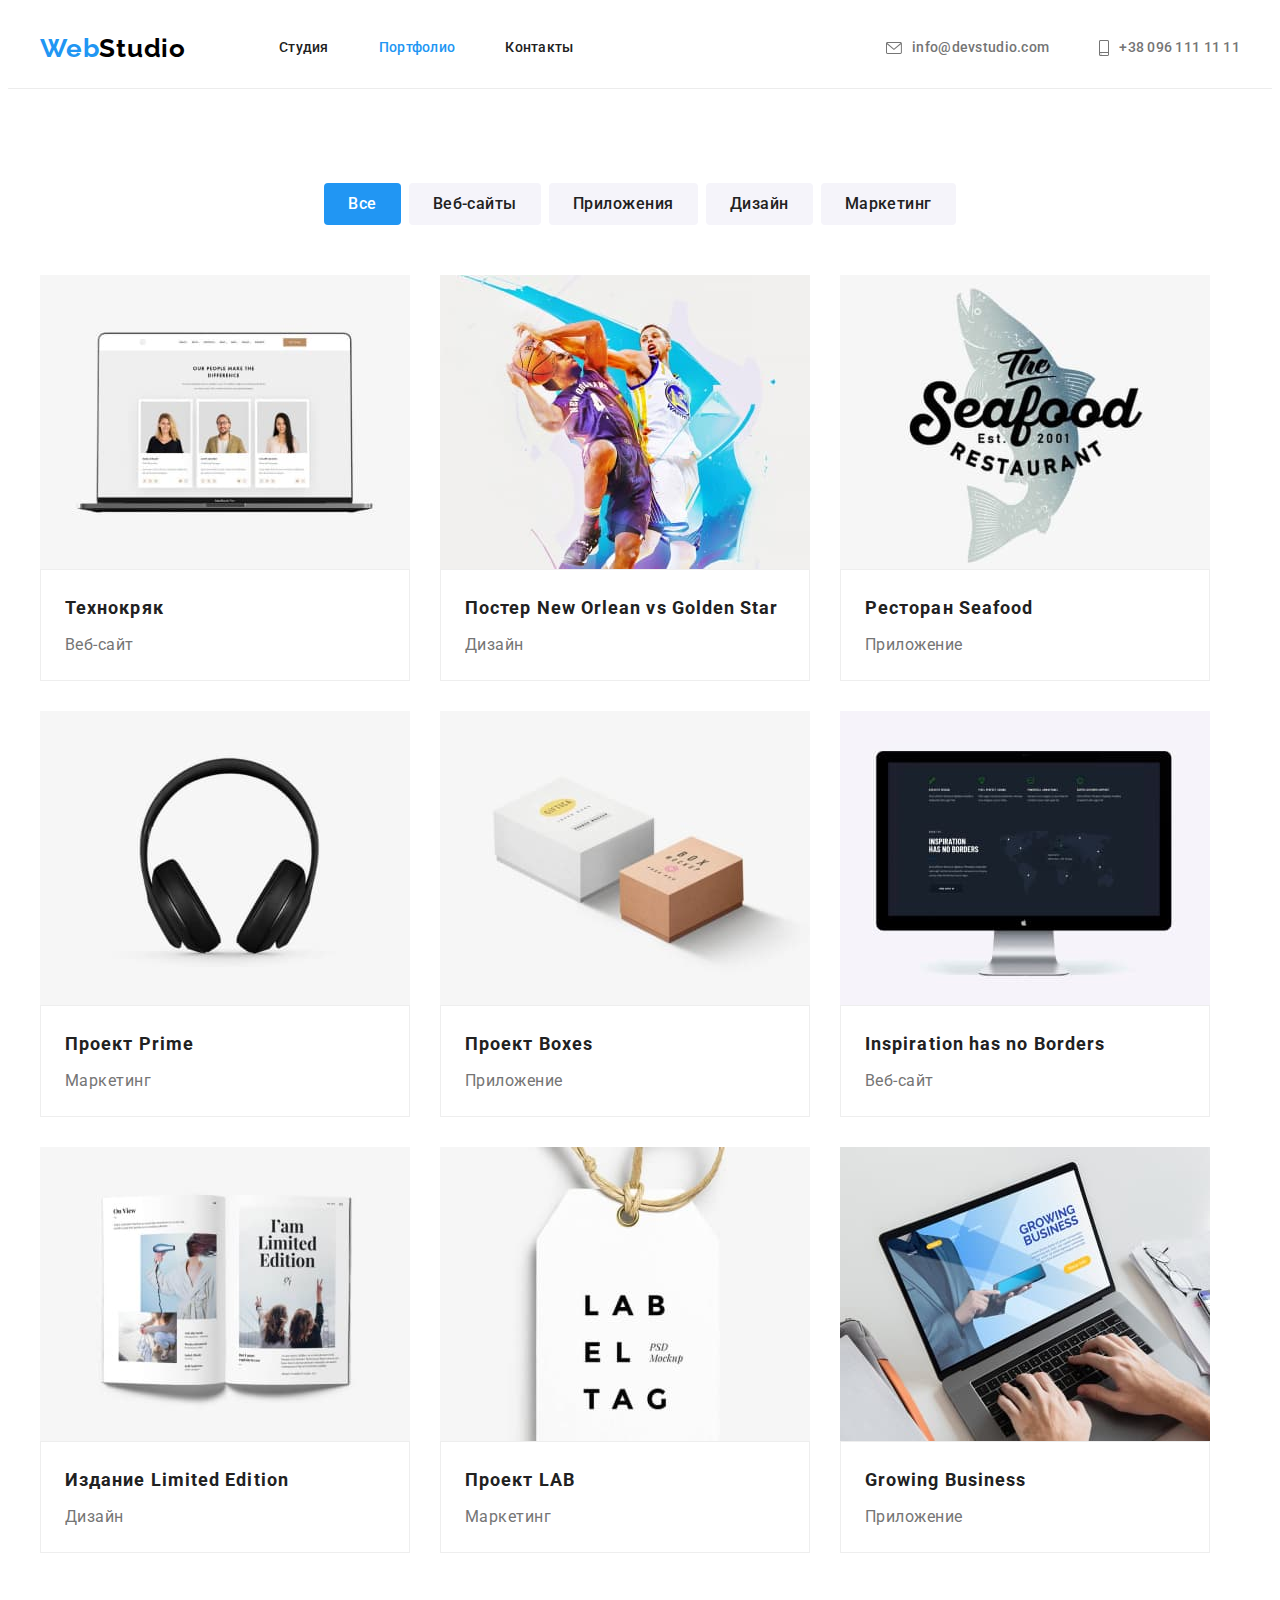
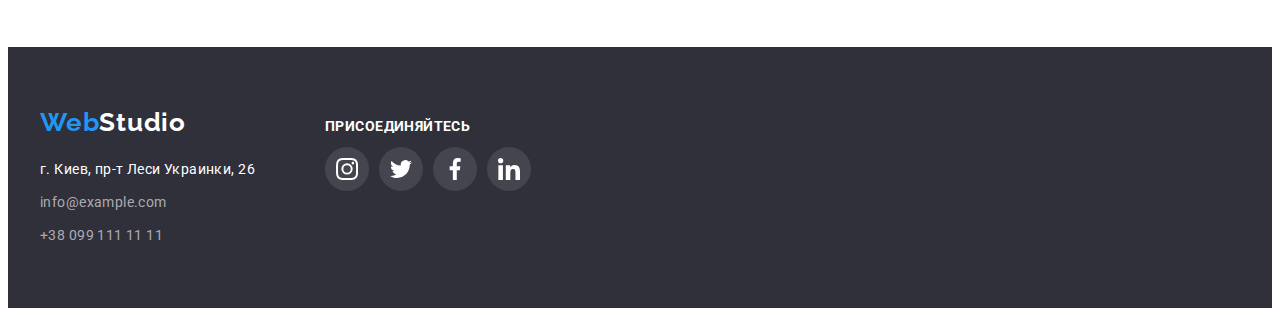
==== portfolio.html @ cca90e4d "копіює файли з goit-markup-hw-04" ====
<!DOCTYPE html>
<html lang="ru">

<head>
    <meta charset="UTF-8">
    <meta http-equiv="X-UA-Compatible" content="IE=edge">
    <meta name="viewport" content="width=device-width, initial-scale=1.0">
    <title>WebStudio</title>
    <link rel="preconnect" href="https://fonts.googleapis.com">
    <link rel="preconnect" href="https://fonts.gstatic.com" crossorigin>
    <link href="https://fonts.googleapis.com/css2?family=Raleway:wght@700&family=Roboto:wght@400;500;700;900&display=swap"
     rel="stylesheet">
    <link rel="stylesheet" href="https://cdnjs.cloudflare.com/ajax/libs/modern-normalize/1.1.0/modern-normalize.min.css"
    integrity="sha512-wpPYUAdjBVSE4KJnH1VR1HeZfpl1ub8YT/NKx4PuQ5NmX2tKuGu6U/JRp5y+Y8XG2tV+wKQpNHVUX03MfMFn9Q=="
    crossorigin="anonymous" referrerpolicy="no-referrer" />
    <link rel="stylesheet" href="./css/styles.css">
</head>

<body>
    <!--Хедер-->
    
    <header class="header">

      <div class="container main-list">
      <nav class="navigation">
        <a href="./index.html" class="logo">Web<span class="studio-top">Studio</span></a>
        
            <ul class="site-nav list">
                <li class="item"><a href="./index.html" class="link">Студия</a></li>
                <li class="item"> <a href="./portfolio.html" class="link current">Портфолио</a></li>
                <li class="item"> <a href="" class="link">Контакты</a></li>
            </ul>
        </nav>
    
        <ul class="contact-list">
            <li class="item"><a class="link" href="mailto:info@devstudio.com"><svg class="envelope-icon"><use href="./images/icons.svg#icon-envelope"></use> </svg>info@devstudio.com</a></li>
            <li class="item"> <a class="link" href="tel:+380961111111"><svg class="smartphone-icon"><use href="./images/icons.svg#icon-smartphone"></use></svg>+38 096 111 11 11</a></li>
        </ul>

        </div>
    
    </header>

    <!--Мейн-->

    <main>

        <section class="section">

          <div class="container">

            <h1 class="visually-hidden">Наши работы</h1>

         <ul class="button-list">

            <li class="item"><button class="button current" type="button" >Все</button></li>
            <li class="item"><button class="button" type="button">Веб-сайты</button></li>
            <li class="item"><button class="button" type="button">Приложения</button></li>
            <li class="item"><button class="button" type="button">Дизайн</button></li>
            <li class="item"><button class="button" type="button">Маркетинг</button></li>
              
         </ul>


         <ul class="projects">
             <li class="item">
                <a href="">
                  <img class="projects-picture" src="./images/porfolio-img-1.jpg" alt="Технокряк" width="370" height="294">
                <div class="card-content">
                  <h2 class="project-title" >Технокряк</h2>
                  <p class="project-text" >Веб-сайт</p>
                </div>
               </a>
             </li>
             <li class="item">
                <a href="">
                  <img class="projects-picture" src="./images/porfolio-img-2.jpg" alt="Постер New Orlean vs Golden Star" width="370" height="294">
                  <div class="card-content">
                  <h2 class="project-title" >Постер New Orlean vs Golden Star</h2>
                  <p class="project-text" >Дизайн</p>
                  </div>
                </a>
             </li>
             <li class="item">
                <a href="">
                  <img class="projects-picture" src="./images/porfolio-img-3.jpg" alt="Ресторан Seafood" width="370" height="294">
                  <div class="card-content">
                  <h2 class="project-title" >Ресторан Seafood</h2>
                  <p class="project-text" >Приложение</p>
                  </div>
                </a>
             </li>
             <li class="item">
                <a href="">
                  <img class="projects-picture" src="./images/porfolio-img-4.jpg" alt="Проект Prime" width="370" height="294">
                  <div class="card-content">
                  <h2 class="project-title" >Проект Prime</h2>
                  <p class="project-text" >Маркетинг</p>
                  </div>
                </a>
             </li>
             <li class="item">
                <a href="">
                  <img class="projects-picture" src="./images/porfolio-img-5.jpg" alt="Проект Boxes" width="370" height="294">
                  <div class="card-content">
                  <h2 class="project-title" >Проект Boxes</h2>
                  <p class="project-text" >Приложение</p>
                  </div>
                </a>
             </li>
             <li class="item">
                <a href="">
                  <img class="projects-picture" src="./images/porfolio-img-6.jpg" alt="Inspiration has no Borders" width="370" height="294">
                  <div class="card-content">
                  <h2 class="project-title" >Inspiration has no Borders</h2>
                  <p class="project-text" >Веб-сайт</p>
                  </div>
                </a>
             </li>
             <li class="item">
                <a href="">
                  <img class="projects-picture" src="./images/porfolio-img-7.jpg" alt="Издание Limited Edition" width="370" height="294">
                  <div class="card-content">
                  <h2 class="project-title" >Издание Limited Edition</h2>
                  <p class="project-text" >Дизайн</p>
                  </div>
                </a>
             </li>
             <li class="item">
                <a href="">
                  <img class="projects-picture" src="./images/porfolio-img-8.jpg" alt="Проект LAB" width="370" height="294">
                  <div class="card-content">
                  <h2 class="project-title" >Проект LAB</h2>
                  <p class="project-text" >Маркетинг</p>
                  </div>
                </a>
             </li>
             <li class="item">
                <a href="">
                  <img class="projects-picture" src="./images/porfolio-img-9.jpg" alt="Growing Business" width="370" height="294">
                  <div class="card-content">
                  <h2 class="project-title" >Growing Business</h2>
                  <p class="project-text" >Приложение</p>
                  </div>
                </a>
             </li>
         </ul>

        </div>
            

        </section>
    </main>

    <!--Футер-->
    
    <footer class="footer">

      <div class="container footer">

        <div>
    
        <a href="./index.html" class="logo">Web<span class="studio-bottom">Studio</span></a>
    
        <address>
    
            <ul class="address-list">
                <li>
                    <p class="street-name">г. Киев, пр-т Леси Украинки, 26</p>
                </li>
                <li><a class="contact-info" href="mailto:info@example.com">info@example.com</a></li>
                <li><a class="contact-info tel" href="tel:+380991111111">+38 099 111 11 11</a></li>
            </ul>
    
        </address>

        </div>

            <div class="social-networks-footer">
            
              <h2 class="networks-title">присоединяйтесь</h2>
            
              <ul class="social-networks-list">
                <li class="network-item"><a href="" class="ntw-link"><svg class="social-ntw-icons"> <use href="./images/icons.svg#icon-instagram"></use> </svg></a></li>
                <li class="network-item"><a href="" class="ntw-link"><svg class="social-ntw-icons"><use href="./images/icons.svg#icon-twitter"></use> </svg></a></li>
                <li class="network-item"><a href="" class="ntw-link"><svg class="social-ntw-icons"> <use href="./images/icons.svg#icon-facebook"></use> </svg></a></li>
                <li class="network-item"><a href="" class="ntw-link"><svg class="social-ntw-icons"> <use href="./images/icons.svg#icon-linkedin"></use> </svg></a></li>
              </ul>
            
            </div>

        </div>
    
    </footer>
</body>
---- css/styles.css ----
/* Основний колір тексту : #757575 */

/* Вторинний колір тексту : #212121 */

/* Головний колір фону : #FFFFFF */

/* Прозорий білий для пошти і тел в футері : rgba(255, 255, 255, 0.6) */

/* Колір акценту : #2196F3 */

/* Чорнрий колір для лого : #000000 */

/* Колір фону : #F5F4FA */

/* Вторинний колір фону : #2F303A*/

/* Вторинний колір фону кнопки на баннері : #188CE8 */

/* Колір нижньої рамки у хедері : #ECECEC */

/* Колір рамки для карток на сторінці потфоліо : #EEEEEE */

/* Колір для іконок соцмереж */




:root {
    --primary-text-color: #757575 ;
    --title-text-color: #212121;
    --accent-color: #2196F3;
    --logo-black-color: #000000;
    --primary-bg-color: #FFFFFF;
    --transparent-white: rgba(255, 255, 255, 0.6);
    --background-color: #F5F4FA;
    --secondary-bg-color: #2F303A;
    --hover-color-for-banner-button: #188CE8;
    --header-border-line: #ECECEC;
    --card-border-line: #EEEEEE;
    --icon-fill:#AFB1B8;
    
}



body {
    font-family: "Roboto", "Montserrat", "Nunito", sans-serif;
    background-color: var(--primary-bg-color);
    color: var(--primary-text-color);
    font-size: 14px;
}

a {
    text-decoration: none;
}

ul {
    list-style: none;
}

h1,h2,h3,h4,h5,h6,ul,p {
    margin: 0;
    padding: 0;
}

/* Container */

.container {

    width: 1200px;
    padding-left: 15px;
    padding-right: 15px;
    margin-left: auto;
    margin-right: auto;
    
}


/* Header */

.header {
    
    border-bottom: 1px solid var(--header-border-line);
}

.main-list {
    display: flex;
    
    align-items: center;

}


/* Logo */

.logo {
    display: flex;
    font-family: "Raleway", sans-serif;
    color: var(--accent-color) ;
    font-weight: 700;
    font-size: 26px;
    line-height: 1.19;
    letter-spacing: 0.03em;
}


.studio-top {
    color: var(--logo-black-color) ; 
}

.studio-bottom {
    color: var(--primary-bg-color);

} 




/* Site-nav */

.site-nav {
    display: flex; 
    margin-left: 93px;
}

.navigation {
    display: flex;
    align-items: center;
}

.site-nav .item + .item {
    margin-left: 50px;
}


.site-nav .link {
    display: block;
    padding-top: 32px;
    padding-bottom: 32px;

    color: var(--title-text-color);
    font-weight: 500;
    line-height: 1.14;
    letter-spacing: 0.02em; 
}

.site-nav .link:hover, .site-nav .link:focus {
    color: var(--accent-color);

}

.site-nav .current {
    color: var(--accent-color)
}


/* Contacts */

.contact-list {
    margin-left: auto;
    
    display: flex;
    font-weight: 500;
    line-height:  1.14;
    letter-spacing: 0.02em;
}

.contact-list .item + .item {
    margin-left: 50px;
}



.contact-list .link {
    color: var(--primary-text-color);
    display: flex;
    align-items: center;
}


.contact-list .link:hover, .contact-list .link:focus {
    color: var(--accent-color);
}

.envelope-icon {
    fill: currentColor;
    width: 16px;
    height: 12px;
    margin-right: 10px;
}

.smartphone-icon {
    fill: currentColor;
    width: 10px;
    height: 16px;
    margin-right: 10px;
}








/* Баннер */

.banner {
    padding: 200px 0px;
    text-align: center;
    margin-left: auto;
    margin-right: auto;
    max-width: 1600px;
    height: 600px;
    background-image: linear-gradient( rgba(47, 48, 58, 0.4),rgba(47, 48, 58, 0.4)),
     url(../images/banner.jpg);
    

    background-color: var(--secondary-bg-color);
}

.banner-title {
    margin-bottom: 30px;
    

    text-transform: uppercase;
    color: var(--primary-bg-color);
    font-weight: 900;
    font-size: 44px;
    line-height: 1.36;
    text-align: center;
    letter-spacing: 0.06em;
   
}

.banner-button {

    min-width: 200px;
    padding: 10px 32px;
    border-radius: 4px;
    border-color: transparent;
    

    font-family: inherit;
    color: var(--primary-bg-color);
    background-color: var(--accent-color);
    font-weight: 700;
    font-size: 16px;
    line-height: 1.88;
    letter-spacing: 0.06em;
    cursor: pointer;
    
}

.banner-button:hover, .banner-button:focus {
    background-color: var(--hover-color-for-banner-button);
}

/* Section */

.section {
    padding-top: 94px;
    padding-bottom: 94px;
}

.section-title {
    margin-bottom: 50px;

    color: var(--title-text-color) ;
    font-size: 36px;
    line-height: 1.16;
    letter-spacing: 0.03em;
}

.visually-hidden {
    position: absolute;
    width: 1px;
    height: 1px;
    margin: -1px;
    border: 0;
    padding: 0;
    white-space: nowrap;
    clip-path: inset(100%);
    clip: rect(0 0 0 0);
    overflow: hidden;
}


/* Features */

.section.features {
    padding-bottom: 0px;
}

.section-title.features {
    display: none;
}

.feature-list {
    display: flex;
}

.feature-list .item {
    display: inline-block;
    align-items: center;
}

.features-icon {
    height: 120px;
    width: 270px;
    background-color: var(--background-color);
    padding: 25px 100px;
    border-radius: 4px;
    margin-bottom: 30px;
}

/* .item.features::before {
content: '';
height: 120px;
display: block;
margin-bottom: 30px;
padding: 25px 100px;
background-repeat: no-repeat;
background-position: center;
background-color: var(--background-color);
border-radius: 4px;

}

.item.features:nth-child(1)::before {
    background-image: url(../images/antenna\ .svg);
}

.item.features:nth-child(2)::before {
    background-image: url(../images/clock\ .svg);
}

.item.features:nth-child(3)::before {
    background-image: url(../images/diagram\ .svg);
}

.item.features:nth-child(4)::before {
    background-image: url(../images/astronaut\ .svg);
} */



.feature-list .item + .item {
    margin-left: 30px;
}


.feature-list .title {
    color: var(--title-text-color);
    font-size: 14px;
    line-height: 1.14;
    letter-spacing: 0.03em;
    text-transform: uppercase;
    
}

.feature-list .feature-text {
    line-height: 1.71;
    letter-spacing: 0.03em;
}



/* Examples of work */

.section-title.works {
    text-align: center;
}

.work-examples {
    display: flex;
}

.work-examples .item {
    display: block;
}

.work-examples .item + .item {
   margin-left: 30px;
}



/* Team */

.section-title.team {
    text-align: center;
}

.section.team {
    background-color: var(--background-color);
}

.team-list {
    display: flex;
   
}

.team-list .title {
    color: var(--title-text-color);
    font-weight: 500;
    font-size: 16px;
    line-height: 1.19;
    letter-spacing: 0.03em;
}

.team-list .position {
    font-size: 16px;
    line-height: 2;
    letter-spacing: 0.03em;   
    margin-bottom: 16px;
    
}

.team-list-text {
     padding-top: 30px;
     padding-bottom: 30px;
     text-align: center;
    
}

.team-list .title, .feature-list .title {
    margin-bottom: 10px;
}

.team-list .item {
    border-bottom-right-radius: 4px;
    border-bottom-left-radius: 4px ;
    

    background-color: var(--primary-bg-color);
    box-shadow: 0px 1px 3px rgba(0, 0, 0, 0.12),
    0px 1px 1px rgba(0, 0, 0, 0.14),
    0px 2px 1px rgba(0, 0, 0, 0.2);
}

.team-list .item + .item {
    margin-left: 30px;
}

.team-member-picture {
    max-width: 100%;
    display: block;
}

.web-list {
    display: flex;
     padding: 0px 32px;
     
    
    
}

.web-list-item {
   
    cursor: pointer;
    display: flex;
    justify-content: center;
    align-items: center;
    width: 44px;
    height: 44px;
    border-radius: 50%;
    
    
}

.web-list-item:hover {
    background-color: var(--accent-color);
}


.web-list .web-list-item + .web-list-item {
    margin-left: 10px;
}

.social-networks-icon {
    
    fill: var(--icon-fill);
    
    width: 22px;
    height: 22px;
    
}

.web-list-item:hover > .social-networks-icon {
    fill: var(--primary-bg-color);
}

/* Clients */

.section-title.clients {
    text-align: center;
}

.company-list {
    display: flex;
}

.clients-link {
    display: flex;
    justify-content: center;
    align-items: center;
    width: 170px;
    height: 92px;
    border: 1px solid var(--icon-fill);
    border-radius: 4px;
    cursor: pointer;
    fill: var(--icon-fill);
}


.icon-clients {
    width: 106px;
    height: 60px;
}

.clients-link:hover, .clients-link:focus {
    fill: var(--accent-color);
    border-color: var(--accent-color);
}

.company-list .clients-item + .clients-item {
    margin-left:30px; 
}


/* Projects */

.projects {
    display: flex;
    flex-wrap: wrap;
}

.projects .project-title {
    margin-bottom: 4px;
    

    color: var(--title-text-color);
    font-size: 18px;
    line-height: 2;
    letter-spacing: 0.06em;
}

.projects .project-text {
    color: var(--primary-text-color);
    font-size: 16px;
    line-height: 1.88;
    letter-spacing: 0.03em;
}

.projects .item {
    flex-basis: 370px;
    margin-right: 30px;
    margin-bottom: 30px;
}

.projects .item:hover {
    box-shadow: 17px 16px 37px -15px rgba(0, 0, 0, 0.51);
}

.projects-picture {
    display: block;
    max-width: 100%;
}

.projects .item:nth-child(3n) {
    margin-right: 0px;
}

.projects .item:nth-child(n+7) {
    margin-bottom: 0px;
}

.card-content {
    padding: 20px 24px;
    border: 1px solid var(--card-border-line);
    
    
}


   


/* Buttons */



.button-list {
    justify-content: center;
    display: flex;
    margin-bottom: 50px;
}

.button-list .item + .item {
    margin-left: 8px;
}


.button-list .button {

    padding: 6px 22px;
    border-radius: 4px;
    border-color: transparent;

    background-color: var(--background-color);
    cursor: pointer;
    font-family: inherit;
    color: var(--title-text-color);
    font-weight: 500;
    font-size: 16px;
    line-height: 1.62;
    letter-spacing: 0.03em;
    
}

.button-list .button:hover, .button-list .button:focus {
box-shadow: 14px 13px 24px -8px rgba(0, 0, 0, 0.59);
}

.button-list .button:hover, .button-list .button:focus {
    color: var(--primary-bg-color);
    background-color: var(--accent-color) ;
   
}

.button-list .current {
    color: var(--primary-bg-color);
    background-color: var(--accent-color);
}

/* Футер */


.footer {
    padding-top: 60px;
    padding-bottom: 60px;
    
    background-color: var(--secondary-bg-color);
}

.social-networks-footer {
    margin-left: 70px;
}

.social-ntw-icons {
    width: 22px;
    height: 22px;
}

.social-networks-list {
    display: flex;
}

.container.footer {
    display: flex;
    align-items: baseline;
    padding:0;
}

.networks-title {
    color: var(--primary-bg-color);

    margin-bottom: 20px;
    font-size: 14px;
    line-height: 1.14px;
    letter-spacing: 0.03em;
    text-transform: uppercase;
    
}

.ntw-link {
    cursor: pointer;
    display: flex;
    justify-content: center;
    align-items: center;
    
    width: 44px;
    height: 44px;
    border-radius: 50%;
    background: rgba(255, 255, 255, 0.1);
    fill: var(--primary-bg-color);
}


.ntw-link:hover, .ntw-link:focus {
    background-color: var(--accent-color)
}

.social-networks-list > .network-item + .network-item {
    margin-left: 10px;
}

/* Address */

.address-list {
    margin-top: 20px;
}

.address-list .street-name {
    color: var(--primary-bg-color);
    }

.address-list .contact-info {
    color: var(--transparent-white);
}

.address-list .contact-info:hover, .address-list .contact-info:focus {
    color: var(--accent-color);
}

.street-name, .contact-info {
    display: block;
    margin-bottom: 9px;

    line-height: 1.71;
    letter-spacing: 0.03em;
    font-style: normal;
}

.contact-info.tel {
    margin-bottom: 0px;
}
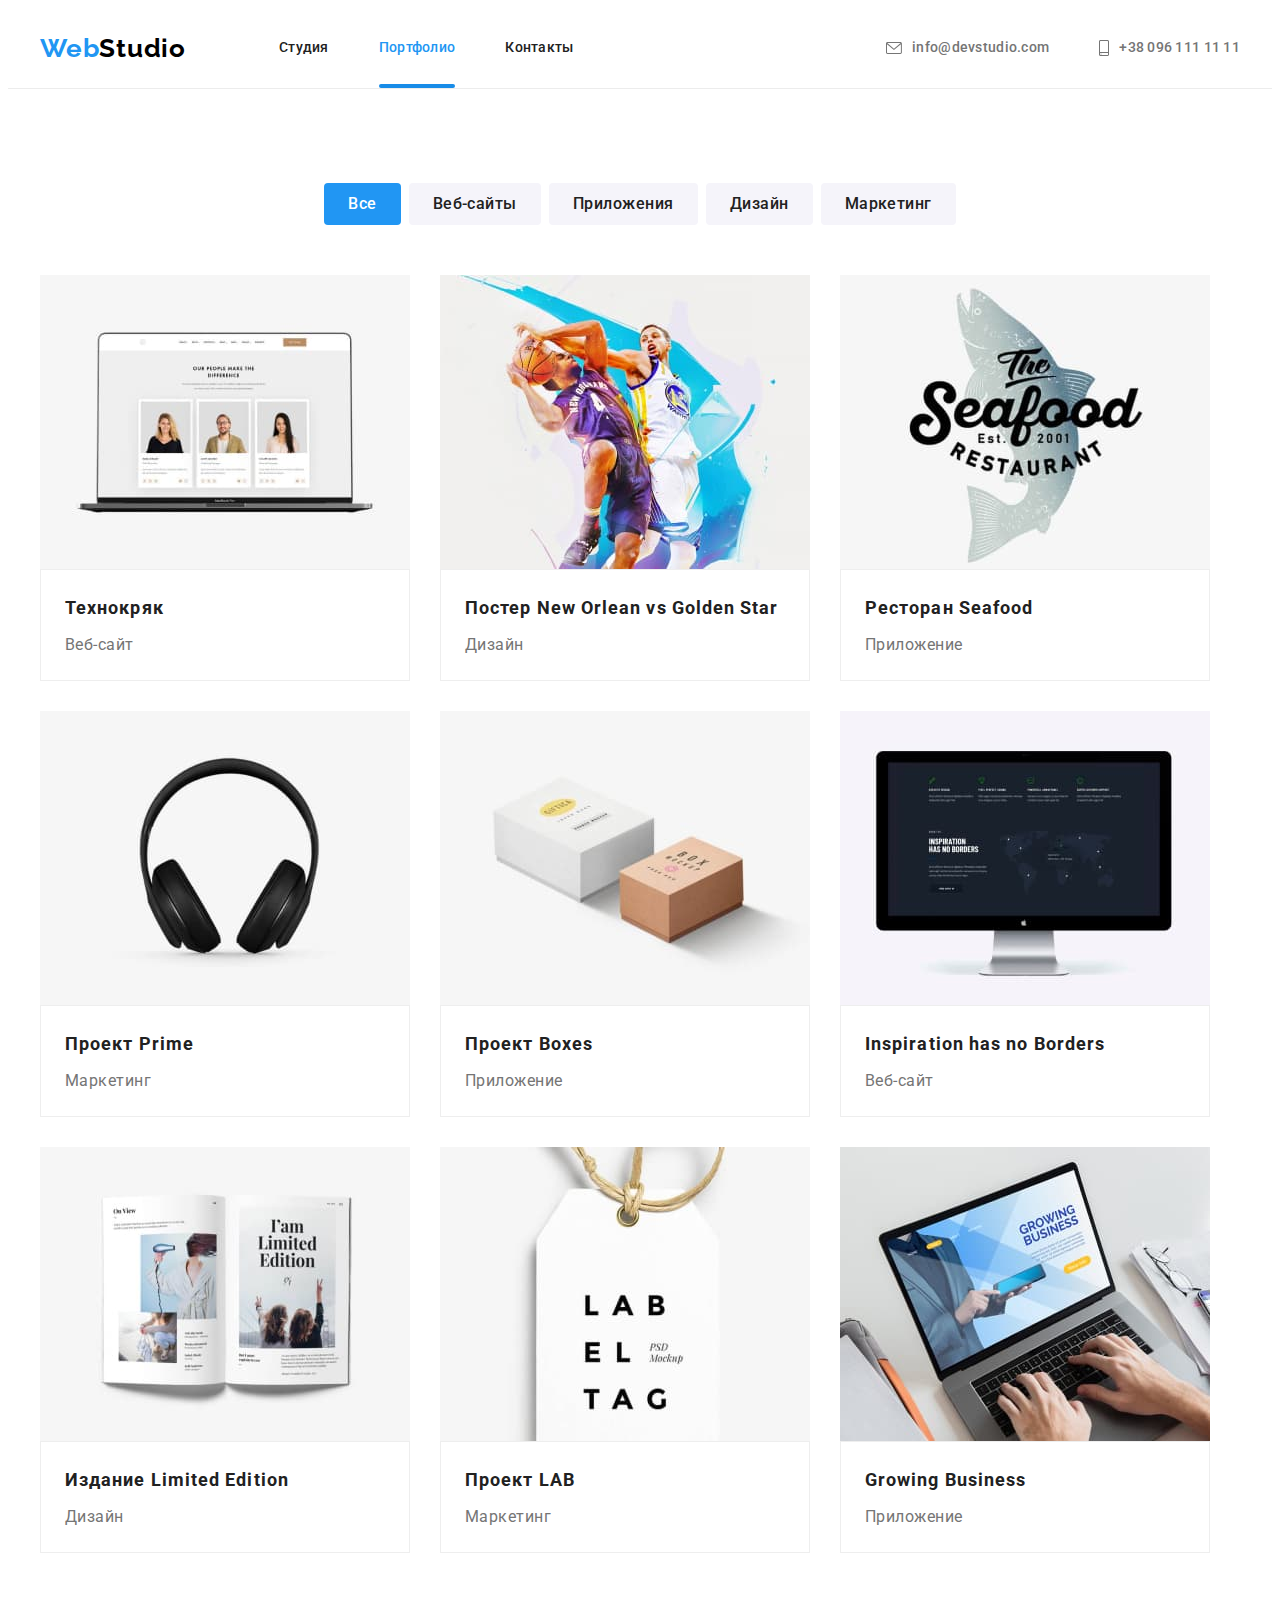
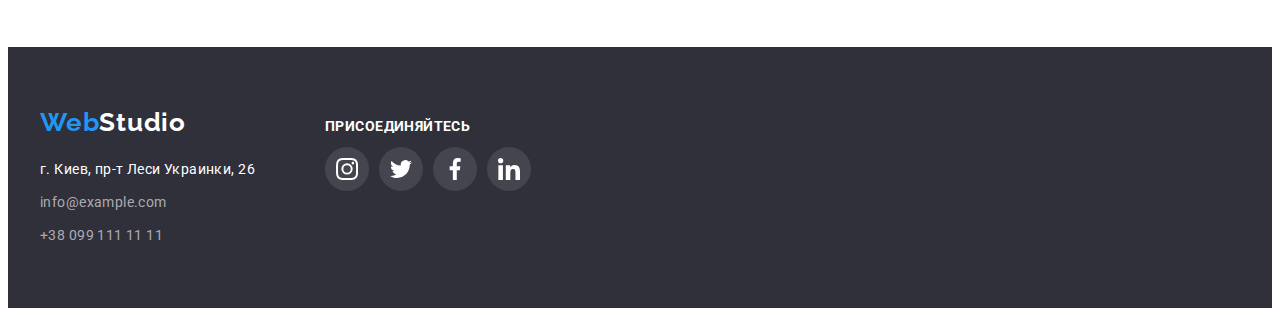
==== commit ae9dcafd: "додає елемент-полоску в хедер для поточної сторінки" ====
--- a/portfolio.html
+++ b/portfolio.html
@@ -27,7 +27,7 @@
         
             <ul class="site-nav list">
                 <li class="item"><a href="./index.html" class="link">Студия</a></li>
-                <li class="item"> <a href="./portfolio.html" class="link current">Портфолио</a></li>
+                <li class="item"> <a href="./portfolio.html" class="link active">Портфолио</a></li>
                 <li class="item"> <a href="" class="link">Контакты</a></li>
             </ul>
         </nav>
--- a/css/styles.css
+++ b/css/styles.css
@@ -135,6 +135,9 @@
 }
 
 
+   
+
+
 .site-nav .link {
     display: block;
     padding-top: 32px;
@@ -144,16 +147,51 @@
     font-weight: 500;
     line-height: 1.14;
     letter-spacing: 0.02em; 
-}
+    position: relative;
+
+ }
+
+
+.site-nav .link::after {
+    content: '';
+    width: 100%;
+    height: 4px;
+    background-color: #188CE8;
+    display: inline-block;
+    border-radius: 2px;
+    bottom: 0px;
+    left: 0px;
+    position: absolute;
+
+    display: none;
+
+    
+}
+
+.link:hover::after, .link:focus::after {
+    display: block;
+}
+
+
 
 .site-nav .link:hover, .site-nav .link:focus {
     color: var(--accent-color);
 
 }
 
-.site-nav .current {
-    color: var(--accent-color)
-}
+.link.active {
+    color: var(--accent-color);
+    
+}
+
+.link.active::after {
+    display: block;
+}
+
+
+
+
+
 
 
 /* Contacts */
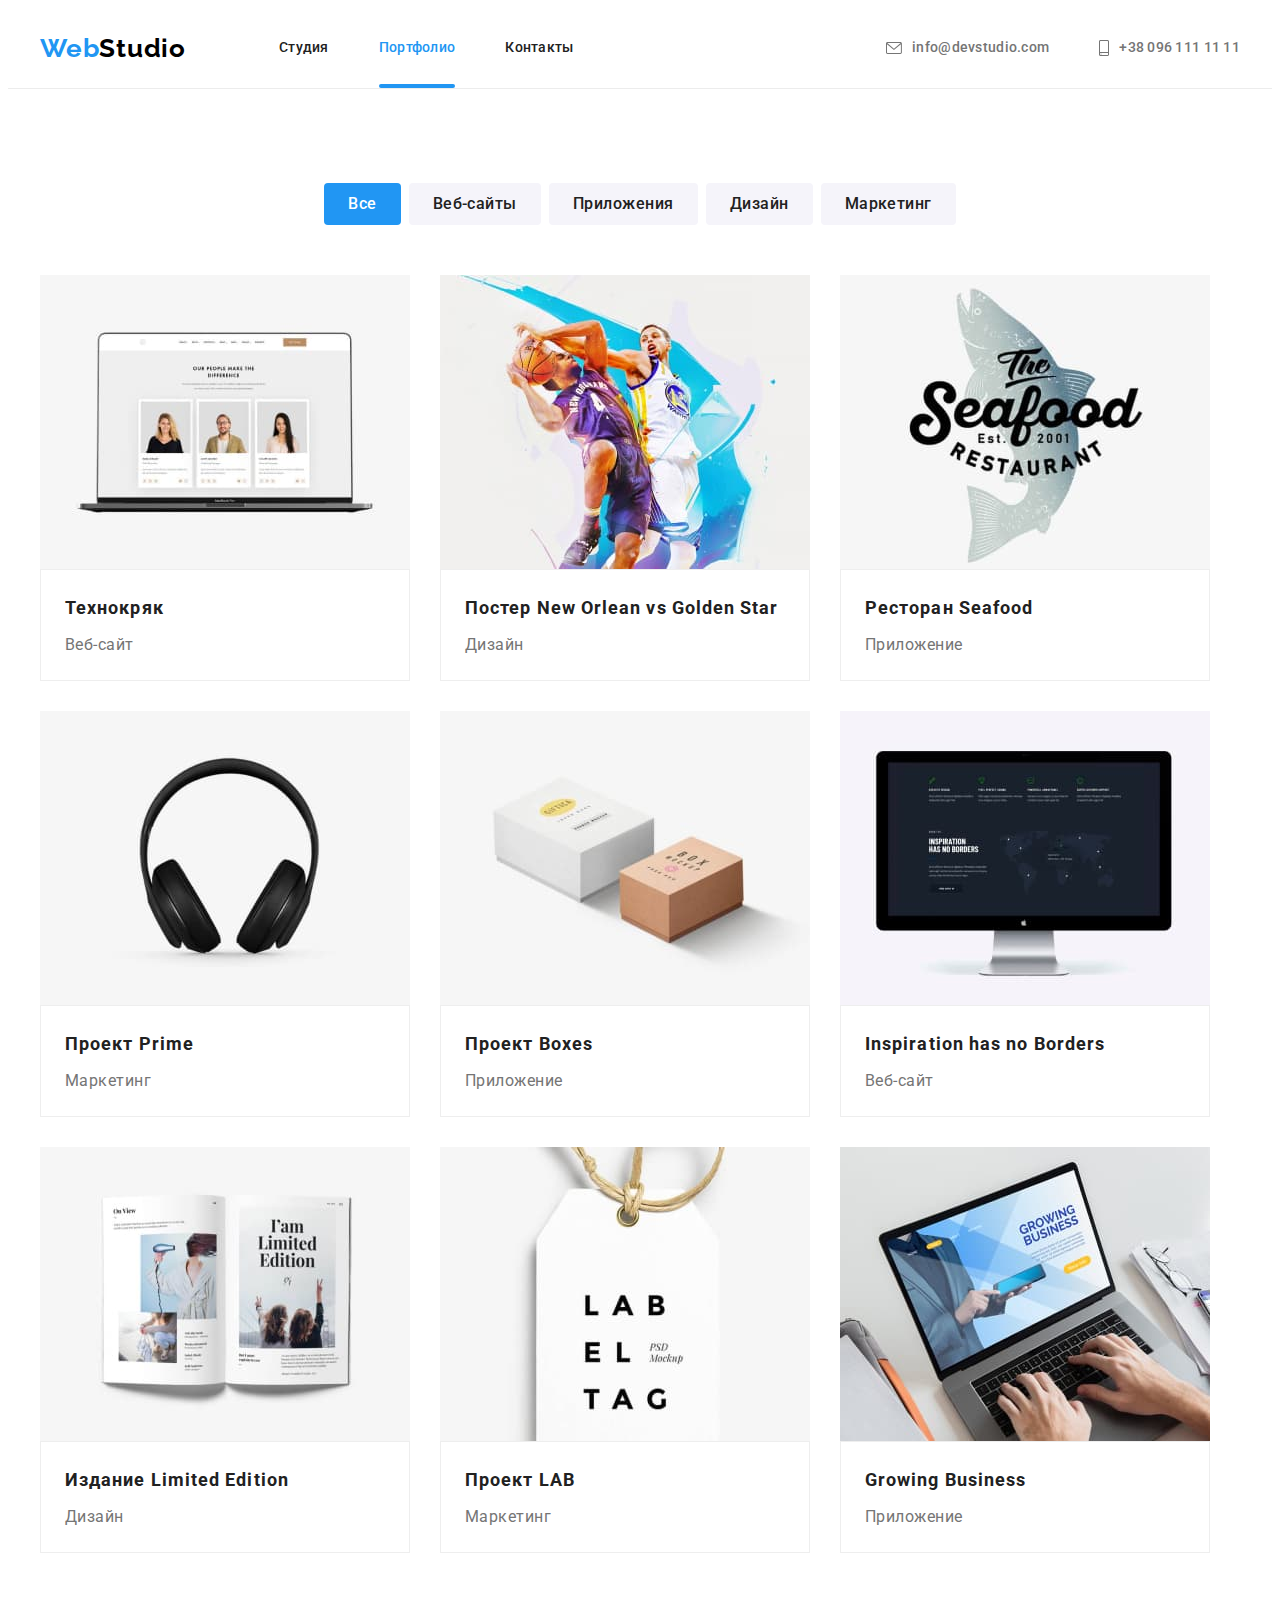
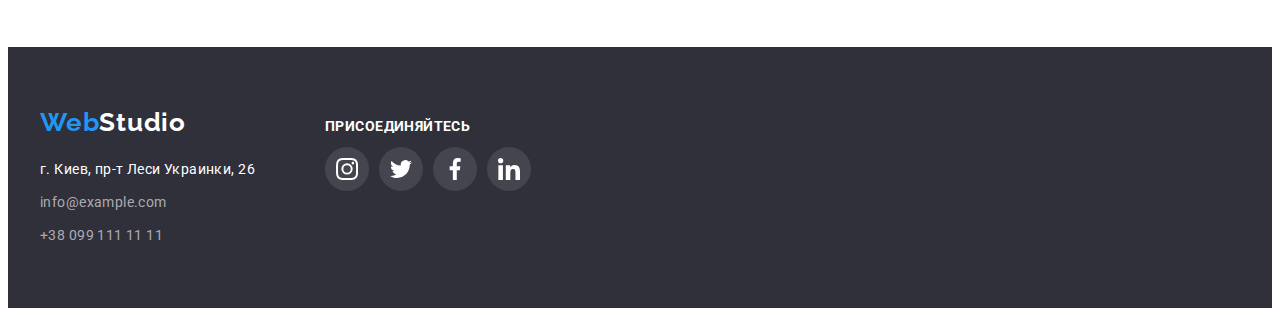
==== commit 23d71069: "створює оверлей на усі картки у портфоліо" ====
--- a/portfolio.html
+++ b/portfolio.html
@@ -64,17 +64,27 @@
 
          <ul class="projects">
              <li class="item">
-                <a href="">
-                  <img class="projects-picture" src="./images/porfolio-img-1.jpg" alt="Технокряк" width="370" height="294">
-                <div class="card-content">
+                <a class="link-item-projects" href="">
+                  <div class="overlay-thumb"><img class="projects-picture" src="./images/porfolio-img-1.jpg" alt="Технокряк" width="370" height="294">
+                  <div class="text-thumb"><p class="overlay-text">Ресурс предлагает комплексные предложения с разным уровнем функционала и сервисов. Все это
+                    позволит посетителю получить
+                    исчерпывающие сведения о компании или частном лице.</p></div>
+                  </div>
+                  <div class="card-content">
                   <h2 class="project-title" >Технокряк</h2>
                   <p class="project-text" >Веб-сайт</p>
                 </div>
                </a>
              </li>
              <li class="item">
-                <a href="">
-                  <img class="projects-picture" src="./images/porfolio-img-2.jpg" alt="Постер New Orlean vs Golden Star" width="370" height="294">
+                <a class="link-item-projects" href="">
+                <div class="overlay-thumb"><img class="projects-picture" src="./images/porfolio-img-2.jpg" alt="Технокряк" width="370" height="294">
+                <div class="text-thumb">
+                 <p class="overlay-text">Ресурс предлагает комплексные предложения с разным уровнем функционала и сервисов. Все это
+                  позволит посетителю получить
+                  исчерпывающие сведения о компании или частном лице.</p>
+                </div>
+                 </div>
                   <div class="card-content">
                   <h2 class="project-title" >Постер New Orlean vs Golden Star</h2>
                   <p class="project-text" >Дизайн</p>
@@ -82,8 +92,15 @@
                 </a>
              </li>
              <li class="item">
-                <a href="">
-                  <img class="projects-picture" src="./images/porfolio-img-3.jpg" alt="Ресторан Seafood" width="370" height="294">
+                <a class="link-item-projects" href="">
+                  <div class="overlay-thumb"><img class="projects-picture" src="./images/porfolio-img-3.jpg" alt="Технокряк" width="370"
+                    height="294">
+                  <div class="text-thumb">
+                    <p class="overlay-text">Ресурс предлагает комплексные предложения с разным уровнем функционала и сервисов. Все это
+                      позволит посетителю получить
+                      исчерпывающие сведения о компании или частном лице.</p>
+                  </div>
+                  </div>
                   <div class="card-content">
                   <h2 class="project-title" >Ресторан Seafood</h2>
                   <p class="project-text" >Приложение</p>
@@ -91,8 +108,15 @@
                 </a>
              </li>
              <li class="item">
-                <a href="">
-                  <img class="projects-picture" src="./images/porfolio-img-4.jpg" alt="Проект Prime" width="370" height="294">
+                <a class="link-item-projects" href="">
+                  <div class="overlay-thumb"><img class="projects-picture" src="./images/porfolio-img-4.jpg" alt="Технокряк" width="370"
+                    height="294">
+                  <div class="text-thumb">
+                    <p class="overlay-text">Ресурс предлагает комплексные предложения с разным уровнем функционала и сервисов. Все это
+                      позволит посетителю получить
+                      исчерпывающие сведения о компании или частном лице.</p>
+                  </div>
+                  </div>
                   <div class="card-content">
                   <h2 class="project-title" >Проект Prime</h2>
                   <p class="project-text" >Маркетинг</p>
@@ -100,8 +124,15 @@
                 </a>
              </li>
              <li class="item">
-                <a href="">
-                  <img class="projects-picture" src="./images/porfolio-img-5.jpg" alt="Проект Boxes" width="370" height="294">
+                <a class="link-item-projects" href="">
+                  <div class="overlay-thumb"><img class="projects-picture" src="./images/porfolio-img-5.jpg" alt="Технокряк" width="370"
+                    height="294">
+                  <div class="text-thumb">
+                    <p class="overlay-text">Ресурс предлагает комплексные предложения с разным уровнем функционала и сервисов. Все это
+                      позволит посетителю получить
+                      исчерпывающие сведения о компании или частном лице.</p>
+                  </div>
+                  </div>
                   <div class="card-content">
                   <h2 class="project-title" >Проект Boxes</h2>
                   <p class="project-text" >Приложение</p>
@@ -109,8 +140,15 @@
                 </a>
              </li>
              <li class="item">
-                <a href="">
-                  <img class="projects-picture" src="./images/porfolio-img-6.jpg" alt="Inspiration has no Borders" width="370" height="294">
+                <a class="link-item-projects" href="">
+                <div class="overlay-thumb"><img class="projects-picture" src="./images/porfolio-img-6.jpg" alt="Технокряк" width="370"
+                  height="294">
+                <div class="text-thumb">
+                  <p class="overlay-text">Ресурс предлагает комплексные предложения с разным уровнем функционала и сервисов. Все это
+                    позволит посетителю получить
+                    исчерпывающие сведения о компании или частном лице.</p>
+                </div>
+                </div>
                   <div class="card-content">
                   <h2 class="project-title" >Inspiration has no Borders</h2>
                   <p class="project-text" >Веб-сайт</p>
@@ -118,8 +156,15 @@
                 </a>
              </li>
              <li class="item">
-                <a href="">
-                  <img class="projects-picture" src="./images/porfolio-img-7.jpg" alt="Издание Limited Edition" width="370" height="294">
+                <a class="link-item-projects" href="">
+                  <div class="overlay-thumb"><img class="projects-picture" src="./images/porfolio-img-7.jpg" alt="Технокряк" width="370"
+                    height="294">
+                  <div class="text-thumb">
+                    <p class="overlay-text">Ресурс предлагает комплексные предложения с разным уровнем функционала и сервисов. Все это
+                      позволит посетителю получить
+                      исчерпывающие сведения о компании или частном лице.</p>
+                  </div>
+                  </div>
                   <div class="card-content">
                   <h2 class="project-title" >Издание Limited Edition</h2>
                   <p class="project-text" >Дизайн</p>
@@ -127,8 +172,15 @@
                 </a>
              </li>
              <li class="item">
-                <a href="">
-                  <img class="projects-picture" src="./images/porfolio-img-8.jpg" alt="Проект LAB" width="370" height="294">
+                <a class="link-item-projects" href="">
+                <div class="overlay-thumb"><img class="projects-picture" src="./images/porfolio-img-8.jpg" alt="Технокряк" width="370"
+                  height="294">
+                <div class="text-thumb">
+                  <p class="overlay-text">Ресурс предлагает комплексные предложения с разным уровнем функционала и сервисов. Все это
+                    позволит посетителю получить
+                    исчерпывающие сведения о компании или частном лице.</p>
+                </div>
+                </div>
                   <div class="card-content">
                   <h2 class="project-title" >Проект LAB</h2>
                   <p class="project-text" >Маркетинг</p>
@@ -136,8 +188,15 @@
                 </a>
              </li>
              <li class="item">
-                <a href="">
-                  <img class="projects-picture" src="./images/porfolio-img-9.jpg" alt="Growing Business" width="370" height="294">
+                <a class="link-item-projects" href="">
+                  <div class="overlay-thumb"><img class="projects-picture" src="./images/porfolio-img-9.jpg" alt="Технокряк" width="370"
+                    height="294">
+                  <div class="text-thumb">
+                    <p class="overlay-text">Ресурс предлагает комплексные предложения с разным уровнем функционала и сервисов. Все это
+                      позволит посетителю получить
+                      исчерпывающие сведения о компании или частном лице.</p>
+                  </div>
+                  </div>
                   <div class="card-content">
                   <h2 class="project-title" >Growing Business</h2>
                   <p class="project-text" >Приложение</p>
--- a/css/styles.css
+++ b/css/styles.css
@@ -134,10 +134,6 @@
     margin-left: 50px;
 }
 
-
-   
-
-
 .site-nav .link {
     display: block;
     padding-top: 32px;
@@ -156,20 +152,18 @@
     content: '';
     width: 100%;
     height: 4px;
-    background-color: #188CE8;
+    background-color: var(--accent-color);
     display: inline-block;
     border-radius: 2px;
     bottom: 0px;
     left: 0px;
     position: absolute;
-
-    display: none;
-
-    
+    opacity: 0;
+
 }
 
 .link:hover::after, .link:focus::after {
-    display: block;
+    opacity: 1;
 }
 
 
@@ -185,7 +179,7 @@
 }
 
 .link.active::after {
-    display: block;
+    opacity: 1;
 }
 
 
@@ -345,45 +339,22 @@
     align-items: center;
 }
 
+.icon-box {
+    display: flex;
+    justify-content: center;
+    align-items: center;
+
+    margin-bottom: 30px;
+    height: 120px;
+    background-color: var(--background-color);
+}
+
 .features-icon {
-    height: 120px;
-    width: 270px;
-    background-color: var(--background-color);
-    padding: 25px 100px;
-    border-radius: 4px;
-    margin-bottom: 30px;
-}
-
-/* .item.features::before {
-content: '';
-height: 120px;
-display: block;
-margin-bottom: 30px;
-padding: 25px 100px;
-background-repeat: no-repeat;
-background-position: center;
-background-color: var(--background-color);
-border-radius: 4px;
-
-}
-
-.item.features:nth-child(1)::before {
-    background-image: url(../images/antenna\ .svg);
-}
-
-.item.features:nth-child(2)::before {
-    background-image: url(../images/clock\ .svg);
-}
-
-.item.features:nth-child(3)::before {
-    background-image: url(../images/diagram\ .svg);
-}
-
-.item.features:nth-child(4)::before {
-    background-image: url(../images/astronaut\ .svg);
-} */
-
-
+
+   width: 70px;
+   height: 70px;
+   
+}
 
 .feature-list .item + .item {
     margin-left: 30px;
@@ -414,6 +385,7 @@
 
 .work-examples {
     display: flex;
+    line-height: 0;
 }
 
 .work-examples .item {
@@ -422,6 +394,27 @@
 
 .work-examples .item + .item {
    margin-left: 30px;
+}
+
+.work-examples .item {
+    position: relative;
+}
+
+.work-image {
+    position: absolute;
+    left: 0px;
+    bottom:0px;
+    width: 100%;
+    padding: 27px 82px;
+
+    font-weight: 700;
+    font-size: 14px;
+    line-height: 1.14;
+    letter-spacing: 0.03em;
+    text-transform: uppercase;
+
+    color: var(--primary-bg-color);
+    background-color: rgba(47, 48, 58, 0.8);
 }
 
 
@@ -604,6 +597,7 @@
 }
 
 .projects-picture {
+    
     display: block;
     max-width: 100%;
 }
@@ -619,10 +613,51 @@
 .card-content {
     padding: 20px 24px;
     border: 1px solid var(--card-border-line);
-    
-    
-}
-
+}
+
+.overlay-thumb {
+    position: relative;
+    overflow: hidden;
+}
+
+.overlay-text {
+    position: absolute;
+    width: 100%;
+    height: 100%;
+    
+    top: 0px;
+    left:0px;
+
+    padding: 63px 24px;
+    
+    font-size: 18px;
+    line-height: 1.56;
+    letter-spacing: 0.03em;
+    text-align: center;
+    
+    color: var(--primary-bg-color);
+
+}
+
+.text-thumb {
+    
+    position: absolute;
+    
+    
+    width: 100%;
+    height: 100%;
+    background-color: rgba(33, 150, 243, 0.9);
+    left: 0px;
+    top: 0px;
+
+    transform: translateY(100%);
+    transition: transform 250ms cubic-bezier(0.4, 0, 0.2, 1);
+    
+}
+
+.link-item-projects:hover .text-thumb {
+    transform: translateY(0);
+}
 
    
 
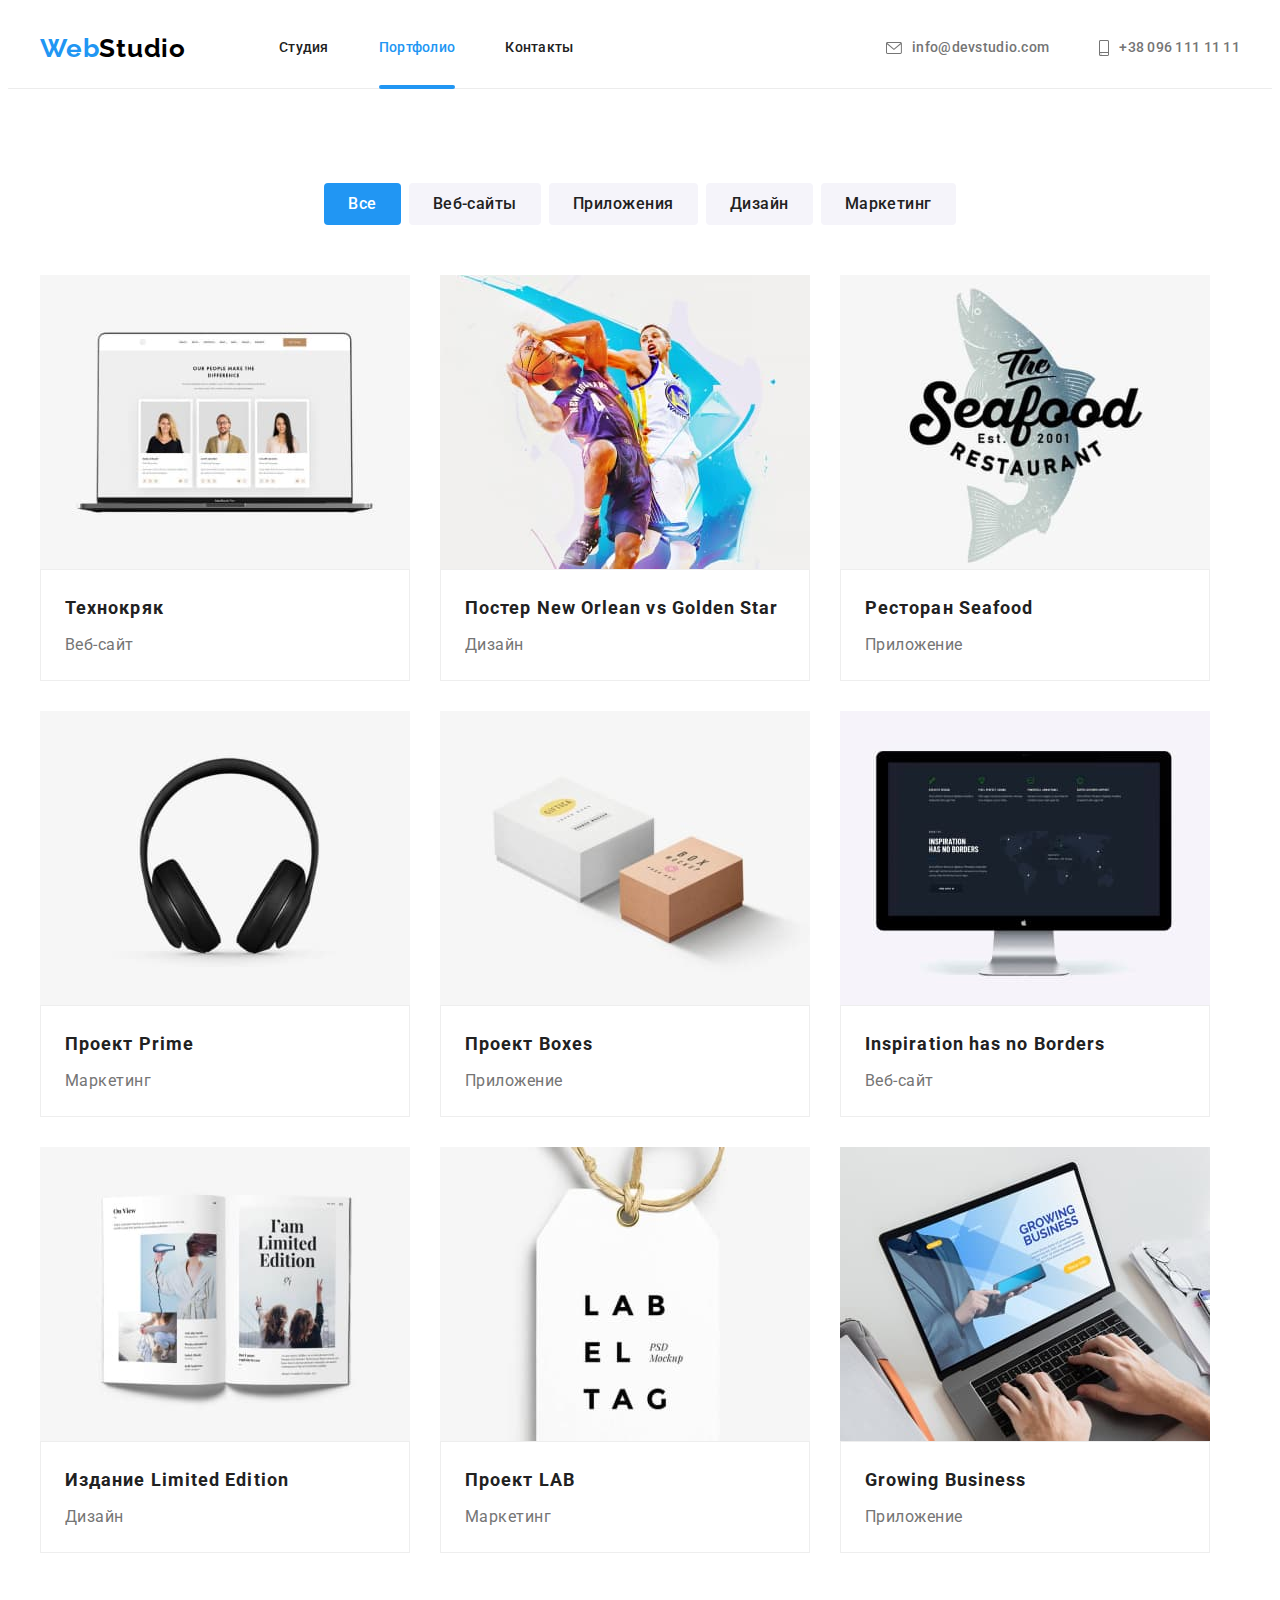
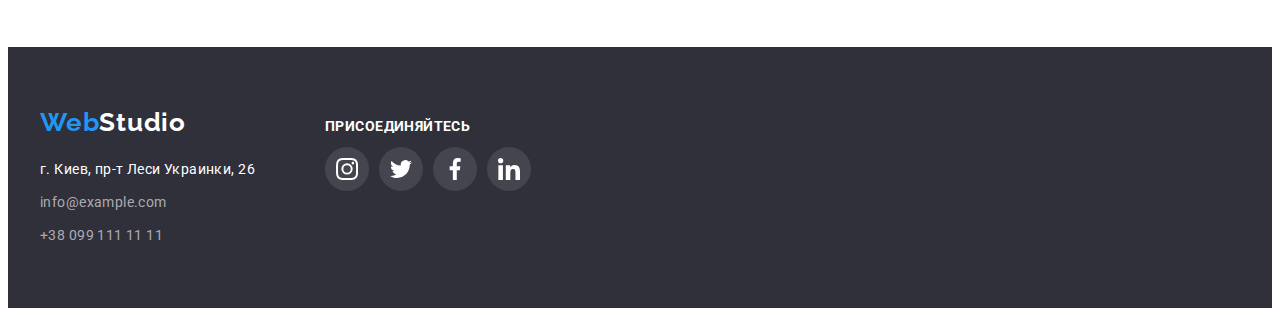
==== commit fc756983: "додає елемент кнопки закривання в svg спрайт" ====
--- a/portfolio.html
+++ b/portfolio.html
@@ -237,7 +237,7 @@
 
             <div class="social-networks-footer">
             
-              <h2 class="networks-title">присоединяйтесь</h2>
+              <h2 class="footer-titles">присоединяйтесь</h2>
             
               <ul class="social-networks-list">
                 <li class="network-item"><a href="" class="ntw-link"><svg class="social-ntw-icons"> <use href="./images/icons.svg#icon-instagram"></use> </svg></a></li>
--- a/css/styles.css
+++ b/css/styles.css
@@ -145,21 +145,24 @@
     letter-spacing: 0.02em; 
     position: relative;
 
- }
+    transition: color 250ms cubic-bezier(0.4, 0, 0.2, 1);
+}
 
 
 .site-nav .link::after {
+    position: absolute;
     content: '';
     width: 100%;
     height: 4px;
     background-color: var(--accent-color);
     display: inline-block;
     border-radius: 2px;
-    bottom: 0px;
+    bottom: -1px;
     left: 0px;
-    position: absolute;
+    
     opacity: 0;
 
+    transition: opacity 250ms cubic-bezier(0.4, 0, 0.2, 1);
 }
 
 .link:hover::after, .link:focus::after {
@@ -209,6 +212,8 @@
     color: var(--primary-text-color);
     display: flex;
     align-items: center;
+
+    transition: color 250ms cubic-bezier(0.4, 0, 0.2, 1);
 }
 
 
@@ -246,7 +251,7 @@
     margin-right: auto;
     max-width: 1600px;
     height: 600px;
-    background-image: linear-gradient( rgba(47, 48, 58, 0.4),rgba(47, 48, 58, 0.4)),
+    background-image: linear-gradient( rgba(47, 48, 58, 0.4), rgba(47, 48, 58, 0.4)),
      url(../images/banner.jpg);
     
 
@@ -283,6 +288,8 @@
     line-height: 1.88;
     letter-spacing: 0.06em;
     cursor: pointer;
+
+    transition: background-color 250ms cubic-bezier(0.4, 0, 0.2, 1);
     
 }
 
@@ -490,7 +497,7 @@
 }
 
 .web-list-item {
-   
+    background-color: var(--primary-bg-color);
     cursor: pointer;
     display: flex;
     justify-content: center;
@@ -499,7 +506,7 @@
     height: 44px;
     border-radius: 50%;
     
-    
+    transition: background-color 250ms cubic-bezier(0.4, 0, 0.2, 1);
 }
 
 .web-list-item:hover {
@@ -517,6 +524,8 @@
     
     width: 22px;
     height: 22px;
+
+    transition: fill 250ms cubic-bezier(0.4, 0, 0.2, 1);
     
 }
 
@@ -544,6 +553,8 @@
     border-radius: 4px;
     cursor: pointer;
     fill: var(--icon-fill);
+
+    transition: fill 250ms cubic-bezier(0.4, 0, 0.2, 1), border-color 250ms cubic-bezier(0.4, 0, 0.2, 1);
 }
 
 
@@ -586,15 +597,24 @@
     letter-spacing: 0.03em;
 }
 
+.link-item-projects {
+    display: block;
+
+    transition: box-shadow 250ms cubic-bezier(0.4, 0, 0.2, 1);
+}
+
+.link-item-projects:focus, .link-item-projects:hover {
+    box-shadow: 17px 16px 37px -15px rgba(0, 0, 0, 0.51);
+}
+
 .projects .item {
+
     flex-basis: 370px;
     margin-right: 30px;
     margin-bottom: 30px;
-}
-
-.projects .item:hover {
-    box-shadow: 17px 16px 37px -15px rgba(0, 0, 0, 0.51);
-}
+
+}
+
 
 .projects-picture {
     
@@ -614,6 +634,7 @@
     padding: 20px 24px;
     border: 1px solid var(--card-border-line);
 }
+
 
 .overlay-thumb {
     position: relative;
@@ -655,7 +676,7 @@
     
 }
 
-.link-item-projects:hover .text-thumb {
+.link-item-projects:hover .text-thumb, .link-item-projects:focus .text-thumb {
     transform: translateY(0);
 }
 
@@ -691,6 +712,8 @@
     font-size: 16px;
     line-height: 1.62;
     letter-spacing: 0.03em;
+
+    transition: box-shadow 250ms cubic-bezier(0.4, 0, 0.2, 1),color 250ms cubic-bezier(0.4, 0, 0.2, 1), background-color 250ms cubic-bezier(0.4, 0, 0.2, 1);
     
 }
 
@@ -700,7 +723,7 @@
 
 .button-list .button:hover, .button-list .button:focus {
     color: var(--primary-bg-color);
-    background-color: var(--accent-color) ;
+    background-color: var(--accent-color);
    
 }
 
@@ -738,7 +761,7 @@
     padding:0;
 }
 
-.networks-title {
+.footer-titles {
     color: var(--primary-bg-color);
 
     margin-bottom: 20px;
@@ -760,6 +783,8 @@
     border-radius: 50%;
     background: rgba(255, 255, 255, 0.1);
     fill: var(--primary-bg-color);
+
+    transition: background-color 250ms cubic-bezier(0.4, 0, 0.2, 1);
 }
 
 
@@ -770,6 +795,9 @@
 .social-networks-list > .network-item + .network-item {
     margin-left: 10px;
 }
+
+
+
 
 /* Address */
 
@@ -783,6 +811,8 @@
 
 .address-list .contact-info {
     color: var(--transparent-white);
+
+    transition: color 250ms cubic-bezier(0.4, 0, 0.2, 1);
 }
 
 .address-list .contact-info:hover, .address-list .contact-info:focus {
@@ -802,8 +832,80 @@
     margin-bottom: 0px;
 }
 
-
-
-
-
-
+/* Модальное окно */
+
+.backdrop {
+    position: fixed;
+    left: 0px;
+    top: 0px;
+    
+    height: 100%;
+    width: 100%;
+
+    background-color: rgba(0, 0, 0, 0.2);
+
+    opacity: 1;
+    transition: opacity 250ms cubic-bezier(0.4, 0, 0.2, 1);
+}
+
+.backdrop.is-hidden {
+    opacity: 0;
+    pointer-events: none;
+    visibility: hidden;
+}
+
+
+.modal {
+    display: flex;
+    justify-content: flex-end;
+    position: absolute;
+    top: 50%;
+    left: 50%;
+    transform: translate(-50%, -50%) translateX(0px);
+
+    width: 528px;
+    height: 581px;
+    border-radius: 4px;
+    
+    opacity: 1;
+    background-color: var(--primary-bg-color);
+    transition: transform 250ms cubic-bezier(0.4, 0, 0.2, 1), opacity 250ms cubic-bezier(0.4, 0, 0.2, 1);
+    
+}
+
+.backdrop.is-hidden .modal {
+    transform: translate(-50%, -50%) translateX(-150px);
+    opacity: 0;
+}
+
+.close-button {
+
+    display: flex;
+    justify-content: center;
+    align-items: center;
+    
+    width: 30px;
+    height: 30px;
+    
+    border-radius: 50%;
+    border: 1px solid rgba(0, 0, 0, 0.1);
+
+    background-color: var(--primary-bg-color);
+    cursor: pointer;
+    padding: 0;
+
+    margin-top: 8px;
+    margin-right: 8px;
+   
+}
+
+.button-element {
+    width: 11px;
+    height: 11px;
+}
+
+
+
+
+
+
